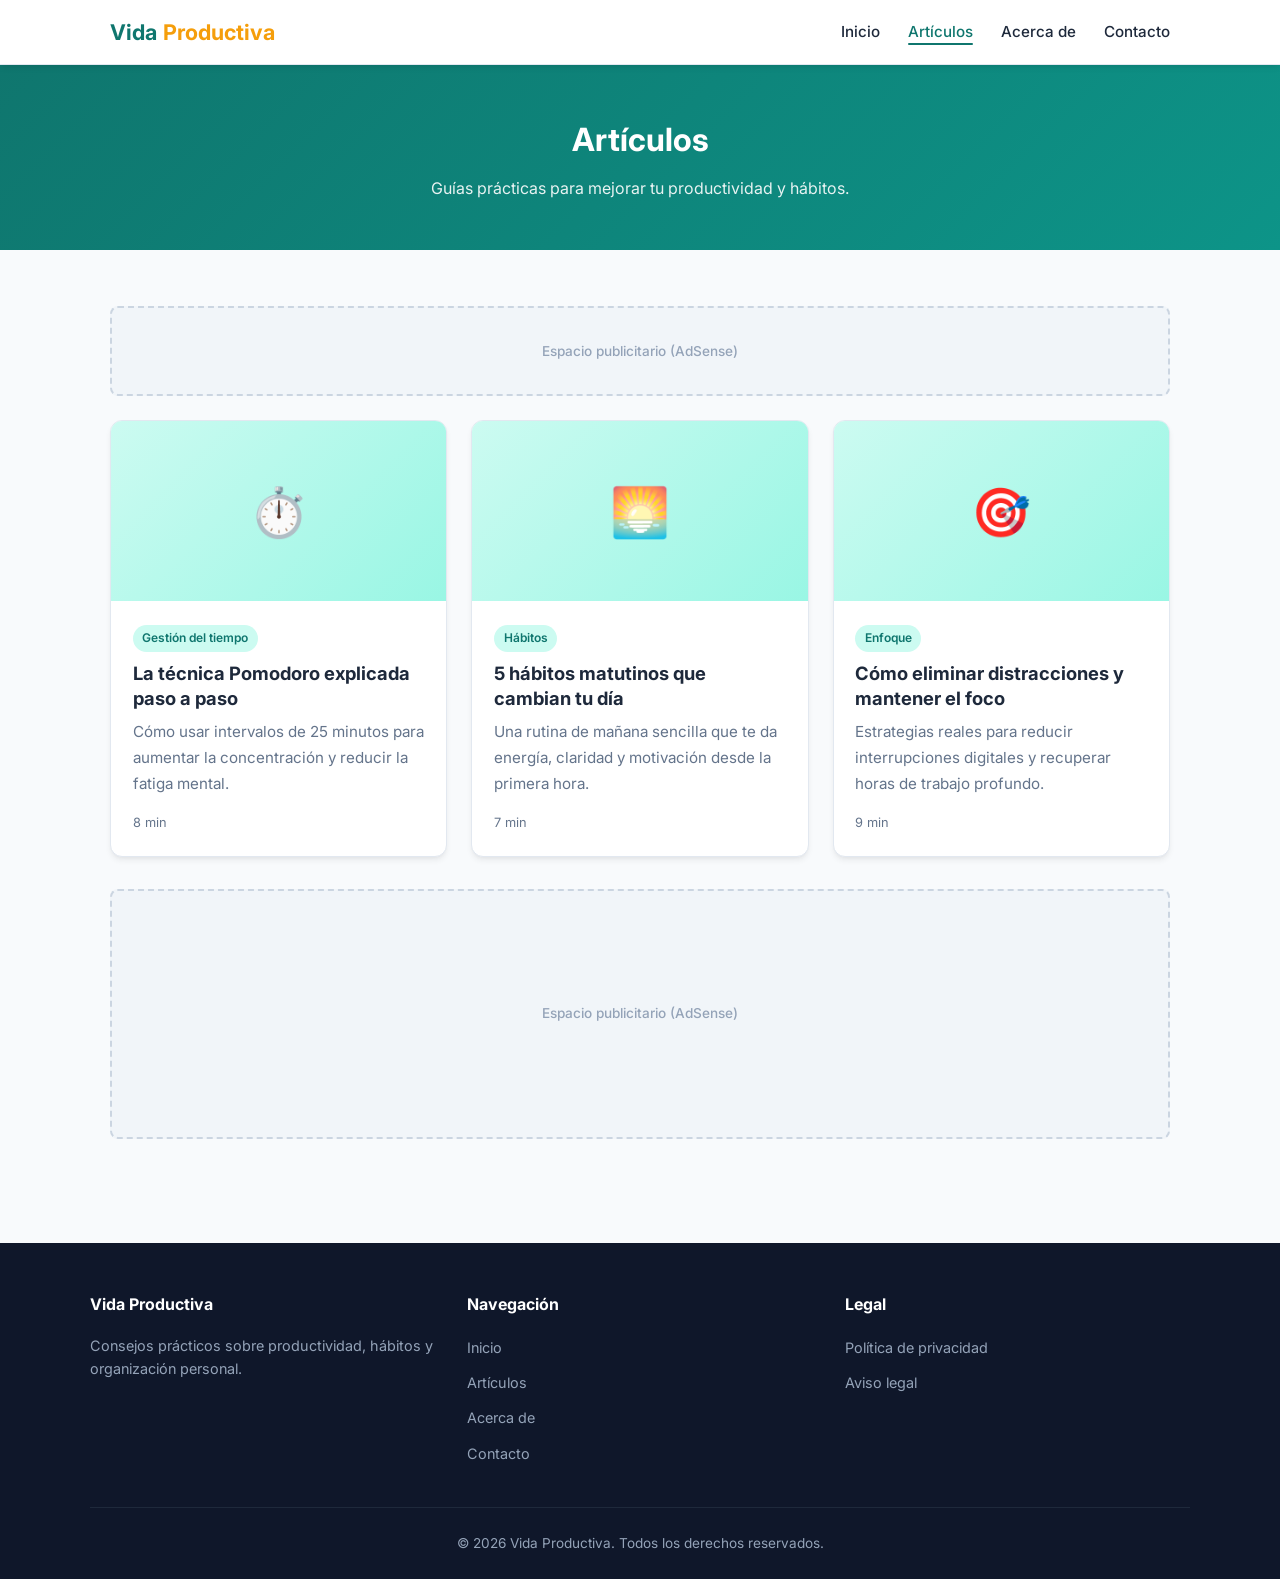
==== articulos.html @ ad989047 "Add files via upload" ====
<!DOCTYPE html>
<html lang="es">
<head>
  <meta charset="UTF-8">
  <meta name="viewport" content="width=device-width, initial-scale=1.0">
  <title>Artículos sobre productividad y hábitos | Vida Productiva</title>
  <meta name="description" content="Lista completa de artículos prácticos sobre productividad, gestión del tiempo, hábitos matutinos, enfoque y organización personal.">
  <meta name="robots" content="index, follow">
  <link rel="canonical" href="https://vidaproductiva.github.io/articulos.html">

  <meta property="og:type" content="website">
  <meta property="og:url" content="https://vidaproductiva.github.io/articulos.html">
  <meta property="og:title" content="Artículos sobre productividad y hábitos | Vida Productiva">
  <meta property="og:description" content="Guías prácticas y actualizadas para mejorar tu productividad y crear mejores hábitos.">
  <meta property="og:locale" content="es_ES">

  <link rel="icon" href="data:image/svg+xml,<svg xmlns='http://www.w3.org/2000/svg' viewBox='0 0 100 100'><text y='.9em' font-size='90'>⚡</text></svg>">
  <link rel="preconnect" href="https://fonts.googleapis.com">
  <link rel="preconnect" href="https://fonts.gstatic.com" crossorigin>
  <link href="https://fonts.googleapis.com/css2?family=Inter:wght@400;500;600;700;800&display=swap" rel="stylesheet">
  <link rel="stylesheet" href="styles.css">
</head>
<body>
  <header class="site-header">
    <div class="nav-container">
      <a href="index.html" class="logo">Vida<span>Productiva</span></a>
      <button class="menu-toggle" aria-label="Abrir menú" aria-expanded="false">
        <svg xmlns="http://www.w3.org/2000/svg" fill="none" viewBox="0 0 24 24" stroke="currentColor" aria-hidden="true">
          <path stroke-linecap="round" stroke-linejoin="round" stroke-width="2" d="M4 6h16M4 12h16M4 18h16"/>
        </svg>
      </button>
      <ul class="nav-links">
        <li><a href="index.html">Inicio</a></li>
        <li><a href="articulos.html" class="active">Artículos</a></li>
        <li><a href="acerca.html">Acerca de</a></li>
        <li><a href="contacto.html">Contacto</a></li>
      </ul>
    </div>
  </header>

  <main>
    <section class="page-header">
      <h1>Artículos</h1>
      <p>Guías prácticas para mejorar tu productividad y hábitos.</p>
    </section>

    <div class="container">
      <div class="ad-slot horizontal" aria-hidden="true">Espacio publicitario (AdSense)</div>

      <div class="cards-grid">
        <article class="card">
          <div class="card-img" aria-hidden="true">⏱️</div>
          <div class="card-body">
            <span class="card-tag">Gestión del tiempo</span>
            <h3><a href="tecnica-pomodoro.html">La técnica Pomodoro explicada paso a paso</a></h3>
            <p>Cómo usar intervalos de 25 minutos para aumentar la concentración y reducir la fatiga mental.</p>
            <div class="card-meta"><span>8 min</span></div>
          </div>
        </article>

        <article class="card">
          <div class="card-img" aria-hidden="true">🌅</div>
          <div class="card-body">
            <span class="card-tag">Hábitos</span>
            <h3><a href="habitos-matutinos.html">5 hábitos matutinos que cambian tu día</a></h3>
            <p>Una rutina de mañana sencilla que te da energía, claridad y motivación desde la primera hora.</p>
            <div class="card-meta"><span>7 min</span></div>
          </div>
        </article>

        <article class="card">
          <div class="card-img" aria-hidden="true">🎯</div>
          <div class="card-body">
            <span class="card-tag">Enfoque</span>
            <h3><a href="eliminar-distracciones.html">Cómo eliminar distracciones y mantener el foco</a></h3>
            <p>Estrategias reales para reducir interrupciones digitales y recuperar horas de trabajo profundo.</p>
            <div class="card-meta"><span>9 min</span></div>
          </div>
        </article>
      </div>

      <div class="ad-slot rectangle" aria-hidden="true" style="margin-top: 2rem;">Espacio publicitario (AdSense)</div>
    </div>
  </main>

  <footer class="site-footer">
    <div class="footer-grid">
      <div class="footer-col">
        <h4>Vida Productiva</h4>
        <p style="font-size: 0.9rem; line-height: 1.6;">Consejos prácticos sobre productividad, hábitos y organización personal.</p>
      </div>
      <div class="footer-col">
        <h4>Navegación</h4>
        <ul>
          <li><a href="index.html">Inicio</a></li>
          <li><a href="articulos.html">Artículos</a></li>
          <li><a href="acerca.html">Acerca de</a></li>
          <li><a href="contacto.html">Contacto</a></li>
        </ul>
      </div>
      <div class="footer-col">
        <h4>Legal</h4>
        <ul>
          <li><a href="politica-privacidad.html">Política de privacidad</a></li>
          <li><a href="aviso-legal.html">Aviso legal</a></li>
        </ul>
      </div>
    </div>
    <div class="footer-bottom">
      <p>&copy; <span id="current-year">2025</span> Vida Productiva. Todos los derechos reservados.</p>
    </div>
  </footer>

  <script src="script.js"></script>
</body>
</html>
---- styles.css ----
/* ============================================
   Vida Productiva - styles.css
   Diseño moderno, limpio y 100% responsive
   ============================================ */

:root {
  --primary: #0f766e;
  --primary-dark: #0d5c56;
  --primary-light: #14b8a6;
  --accent: #f59e0b;
  --bg: #f8fafc;
  --bg-card: #ffffff;
  --text: #1e293b;
  --text-muted: #64748b;
  --border: #e2e8f0;
  --shadow: 0 4px 6px -1px rgba(0, 0, 0, 0.07), 0 2px 4px -2px rgba(0, 0, 0, 0.05);
  --shadow-lg: 0 10px 15px -3px rgba(0, 0, 0, 0.08), 0 4px 6px -4px rgba(0, 0, 0, 0.05);
  --radius: 12px;
  --font: 'Inter', system-ui, -apple-system, BlinkMacSystemFont, 'Segoe UI', Roboto, sans-serif;
  --max-width: 1100px;
}

*, *::before, *::after {
  box-sizing: border-box;
  margin: 0;
  padding: 0;
}

html {
  scroll-behavior: smooth;
  font-size: 16px;
}

body {
  font-family: var(--font);
  background: var(--bg);
  color: var(--text);
  line-height: 1.7;
  min-height: 100vh;
  display: flex;
  flex-direction: column;
}

img {
  max-width: 100%;
  height: auto;
  display: block;
}

a {
  color: var(--primary);
  text-decoration: none;
  transition: color 0.2s ease;
}

a:hover {
  color: var(--primary-dark);
}

/* ---------- Header & Nav ---------- */
.site-header {
  background: var(--bg-card);
  border-bottom: 1px solid var(--border);
  position: sticky;
  top: 0;
  z-index: 100;
  box-shadow: var(--shadow);
}

.nav-container {
  max-width: var(--max-width);
  margin: 0 auto;
  padding: 0.85rem 1.25rem;
  display: flex;
  align-items: center;
  justify-content: space-between;
  gap: 1rem;
}

.logo {
  font-size: 1.35rem;
  font-weight: 700;
  color: var(--primary);
  display: flex;
  align-items: center;
  gap: 0.4rem;
}

.logo span {
  color: var(--accent);
}

.nav-links {
  display: flex;
  gap: 1.75rem;
  list-style: none;
}

.nav-links a {
  color: var(--text);
  font-weight: 500;
  font-size: 0.95rem;
  position: relative;
}

.nav-links a:hover,
.nav-links a.active {
  color: var(--primary);
}

.nav-links a.active::after {
  content: '';
  position: absolute;
  bottom: -4px;
  left: 0;
  width: 100%;
  height: 2px;
  background: var(--primary);
  border-radius: 2px;
}

.menu-toggle {
  display: none;
  background: none;
  border: none;
  cursor: pointer;
  padding: 0.4rem;
  color: var(--text);
}

.menu-toggle svg {
  width: 28px;
  height: 28px;
}

/* ---------- Main ---------- */
main {
  flex: 1;
}

.container {
  max-width: var(--max-width);
  margin: 0 auto;
  padding: 2rem 1.25rem;
}

/* ---------- Hero ---------- */
.hero {
  background: linear-gradient(135deg, #0f766e 0%, #0d9488 50%, #14b8a6 100%);
  color: white;
  padding: 4.5rem 1.25rem;
  text-align: center;
}

.hero-content {
  max-width: 720px;
  margin: 0 auto;
}

.hero h1 {
  font-size: clamp(1.9rem, 5vw, 2.75rem);
  font-weight: 800;
  line-height: 1.2;
  margin-bottom: 1rem;
}

.hero p {
  font-size: 1.15rem;
  opacity: 0.95;
  margin-bottom: 1.75rem;
  max-width: 560px;
  margin-left: auto;
  margin-right: auto;
}

.btn {
  display: inline-block;
  padding: 0.75rem 1.6rem;
  border-radius: 8px;
  font-weight: 600;
  font-size: 1rem;
  transition: all 0.2s ease;
  border: none;
  cursor: pointer;
}

.btn-primary {
  background: var(--accent);
  color: #1e293b;
}

.btn-primary:hover {
  background: #d97706;
  color: #1e293b;
  transform: translateY(-1px);
}

.btn-outline {
  background: transparent;
  border: 2px solid white;
  color: white;
  margin-left: 0.75rem;
}

.btn-outline:hover {
  background: white;
  color: var(--primary);
}

/* ---------- Section titles ---------- */
.section-title {
  font-size: 1.75rem;
  font-weight: 700;
  margin-bottom: 0.5rem;
  color: var(--text);
}

.section-subtitle {
  color: var(--text-muted);
  margin-bottom: 2rem;
  font-size: 1.05rem;
}

/* ---------- Cards grid ---------- */
.cards-grid {
  display: grid;
  grid-template-columns: repeat(auto-fill, minmax(300px, 1fr));
  gap: 1.5rem;
}

.card {
  background: var(--bg-card);
  border-radius: var(--radius);
  box-shadow: var(--shadow);
  overflow: hidden;
  transition: transform 0.2s ease, box-shadow 0.2s ease;
  border: 1px solid var(--border);
}

.card:hover {
  transform: translateY(-4px);
  box-shadow: var(--shadow-lg);
}

.card-img {
  height: 180px;
  background: linear-gradient(135deg, #ccfbf1, #99f6e4);
  display: flex;
  align-items: center;
  justify-content: center;
  font-size: 3rem;
}

.card-body {
  padding: 1.35rem;
}

.card-tag {
  display: inline-block;
  font-size: 0.75rem;
  font-weight: 600;
  color: var(--primary);
  background: #ccfbf1;
  padding: 0.2rem 0.6rem;
  border-radius: 20px;
  margin-bottom: 0.6rem;
}

.card h3 {
  font-size: 1.15rem;
  margin-bottom: 0.5rem;
  line-height: 1.35;
}

.card h3 a {
  color: var(--text);
}

.card h3 a:hover {
  color: var(--primary);
}

.card p {
  color: var(--text-muted);
  font-size: 0.95rem;
  margin-bottom: 1rem;
}

.card-meta {
  font-size: 0.8rem;
  color: var(--text-muted);
  display: flex;
  gap: 1rem;
}

/* ---------- Ad placeholders ---------- */
.ad-slot {
  background: #f1f5f9;
  border: 2px dashed #cbd5e1;
  border-radius: 8px;
  display: flex;
  align-items: center;
  justify-content: center;
  color: #94a3b8;
  font-size: 0.85rem;
  font-weight: 500;
  text-align: center;
  min-height: 90px;
  margin: 1.5rem 0;
}

.ad-slot.horizontal {
  min-height: 90px;
}

.ad-slot.sidebar {
  min-height: 250px;
  margin: 0 0 1.5rem;
}

.ad-slot.rectangle {
  min-height: 250px;
}

/* ---------- Article layout ---------- */
.article-layout {
  display: grid;
  grid-template-columns: 1fr 300px;
  gap: 2.5rem;
  align-items: start;
}

.article-content {
  background: var(--bg-card);
  border-radius: var(--radius);
  padding: 2rem;
  box-shadow: var(--shadow);
  border: 1px solid var(--border);
}

.article-content h1 {
  font-size: 1.9rem;
  line-height: 1.3;
  margin-bottom: 0.75rem;
}

.article-meta {
  color: var(--text-muted);
  font-size: 0.9rem;
  margin-bottom: 1.5rem;
  display: flex;
  flex-wrap: wrap;
  gap: 1rem;
}

.article-content h2 {
  font-size: 1.4rem;
  margin: 2rem 0 0.75rem;
  color: var(--primary-dark);
}

.article-content h3 {
  font-size: 1.15rem;
  margin: 1.5rem 0 0.5rem;
}

.article-content p {
  margin-bottom: 1.1rem;
}

.article-content ul,
.article-content ol {
  margin: 0 0 1.25rem 1.4rem;
}

.article-content li {
  margin-bottom: 0.45rem;
}

.article-content blockquote {
  border-left: 4px solid var(--primary);
  padding: 0.75rem 1.25rem;
  margin: 1.5rem 0;
  background: #f0fdfa;
  border-radius: 0 8px 8px 0;
  font-style: italic;
  color: var(--text-muted);
}

.sidebar {
  position: sticky;
  top: 90px;
}

.sidebar-box {
  background: var(--bg-card);
  border-radius: var(--radius);
  padding: 1.25rem;
  box-shadow: var(--shadow);
  border: 1px solid var(--border);
  margin-bottom: 1.5rem;
}

.sidebar-box h3 {
  font-size: 1rem;
  margin-bottom: 0.85rem;
  color: var(--text);
}

.sidebar-box ul {
  list-style: none;
}

.sidebar-box li {
  margin-bottom: 0.6rem;
  font-size: 0.9rem;
}

.sidebar-box a {
  color: var(--text);
}

.sidebar-box a:hover {
  color: var(--primary);
}

/* ---------- About / Contact pages ---------- */
.page-header {
  background: linear-gradient(135deg, #0f766e, #0d9488);
  color: white;
  padding: 3rem 1.25rem;
  text-align: center;
}

.page-header h1 {
  font-size: 2rem;
  margin-bottom: 0.5rem;
}

.page-header p {
  opacity: 0.9;
  max-width: 560px;
  margin: 0 auto;
}

.content-box {
  background: var(--bg-card);
  border-radius: var(--radius);
  padding: 2rem;
  box-shadow: var(--shadow);
  border: 1px solid var(--border);
  max-width: 800px;
  margin: 0 auto;
}

.content-box h2 {
  font-size: 1.35rem;
  margin: 1.75rem 0 0.75rem;
  color: var(--primary-dark);
}

.content-box h2:first-child {
  margin-top: 0;
}

.content-box p,
.content-box ul {
  margin-bottom: 1rem;
}

.content-box ul {
  margin-left: 1.3rem;
}

/* ---------- Contact form ---------- */
.form-group {
  margin-bottom: 1.25rem;
}

.form-group label {
  display: block;
  font-weight: 500;
  margin-bottom: 0.35rem;
  font-size: 0.95rem;
}

.form-group input,
.form-group textarea {
  width: 100%;
  padding: 0.7rem 0.9rem;
  border: 1px solid var(--border);
  border-radius: 8px;
  font-family: inherit;
  font-size: 1rem;
  transition: border-color 0.2s;
}

.form-group input:focus,
.form-group textarea:focus {
  outline: none;
  border-color: var(--primary);
  box-shadow: 0 0 0 3px rgba(15, 118, 110, 0.15);
}

.form-group textarea {
  min-height: 140px;
  resize: vertical;
}

/* ---------- Footer ---------- */
.site-footer {
  background: #0f172a;
  color: #94a3b8;
  padding: 3rem 1.25rem 1.5rem;
  margin-top: 3rem;
}

.footer-grid {
  max-width: var(--max-width);
  margin: 0 auto;
  display: grid;
  grid-template-columns: repeat(auto-fit, minmax(200px, 1fr));
  gap: 2rem;
  margin-bottom: 2rem;
}

.footer-col h4 {
  color: white;
  font-size: 1rem;
  margin-bottom: 1rem;
}

.footer-col ul {
  list-style: none;
}

.footer-col li {
  margin-bottom: 0.5rem;
}

.footer-col a {
  color: #94a3b8;
  font-size: 0.9rem;
}

.footer-col a:hover {
  color: var(--primary-light);
}

.footer-bottom {
  max-width: var(--max-width);
  margin: 0 auto;
  padding-top: 1.5rem;
  border-top: 1px solid #1e293b;
  text-align: center;
  font-size: 0.85rem;
}

/* ---------- Breadcrumb ---------- */
.breadcrumb {
  font-size: 0.85rem;
  color: var(--text-muted);
  margin-bottom: 1.25rem;
}

.breadcrumb a {
  color: var(--text-muted);
}

.breadcrumb a:hover {
  color: var(--primary);
}

.breadcrumb span {
  margin: 0 0.4rem;
}

/* ---------- Responsive ---------- */
@media (max-width: 860px) {
  .article-layout {
    grid-template-columns: 1fr;
  }

  .sidebar {
    position: static;
  }

  .btn-outline {
    margin-left: 0;
    margin-top: 0.75rem;
  }
}

@media (max-width: 720px) {
  .menu-toggle {
    display: block;
  }

  .nav-links {
    display: none;
    position: absolute;
    top: 100%;
    left: 0;
    right: 0;
    background: var(--bg-card);
    flex-direction: column;
    padding: 1rem 1.25rem;
    border-bottom: 1px solid var(--border);
    box-shadow: var(--shadow);
    gap: 0;
  }

  .nav-links.open {
    display: flex;
  }

  .nav-links li {
    border-bottom: 1px solid var(--border);
  }

  .nav-links a {
    display: block;
    padding: 0.85rem 0;
  }

  .nav-links a.active::after {
    display: none;
  }

  .hero {
    padding: 3rem 1.25rem;
  }

  .article-content {
    padding: 1.35rem;
  }

  .article-content h1 {
    font-size: 1.5rem;
  }
}

/* ---------- Utility ---------- */
.text-center {
  text-align: center;
}

.mt-2 {
  margin-top: 2rem;
}

.mb-2 {
  margin-bottom: 2rem;
}

.sr-only {
  position: absolute;
  width: 1px;
  height: 1px;
  padding: 0;
  margin: -1px;
  overflow: hidden;
  clip: rect(0, 0, 0, 0);
  border: 0;
}
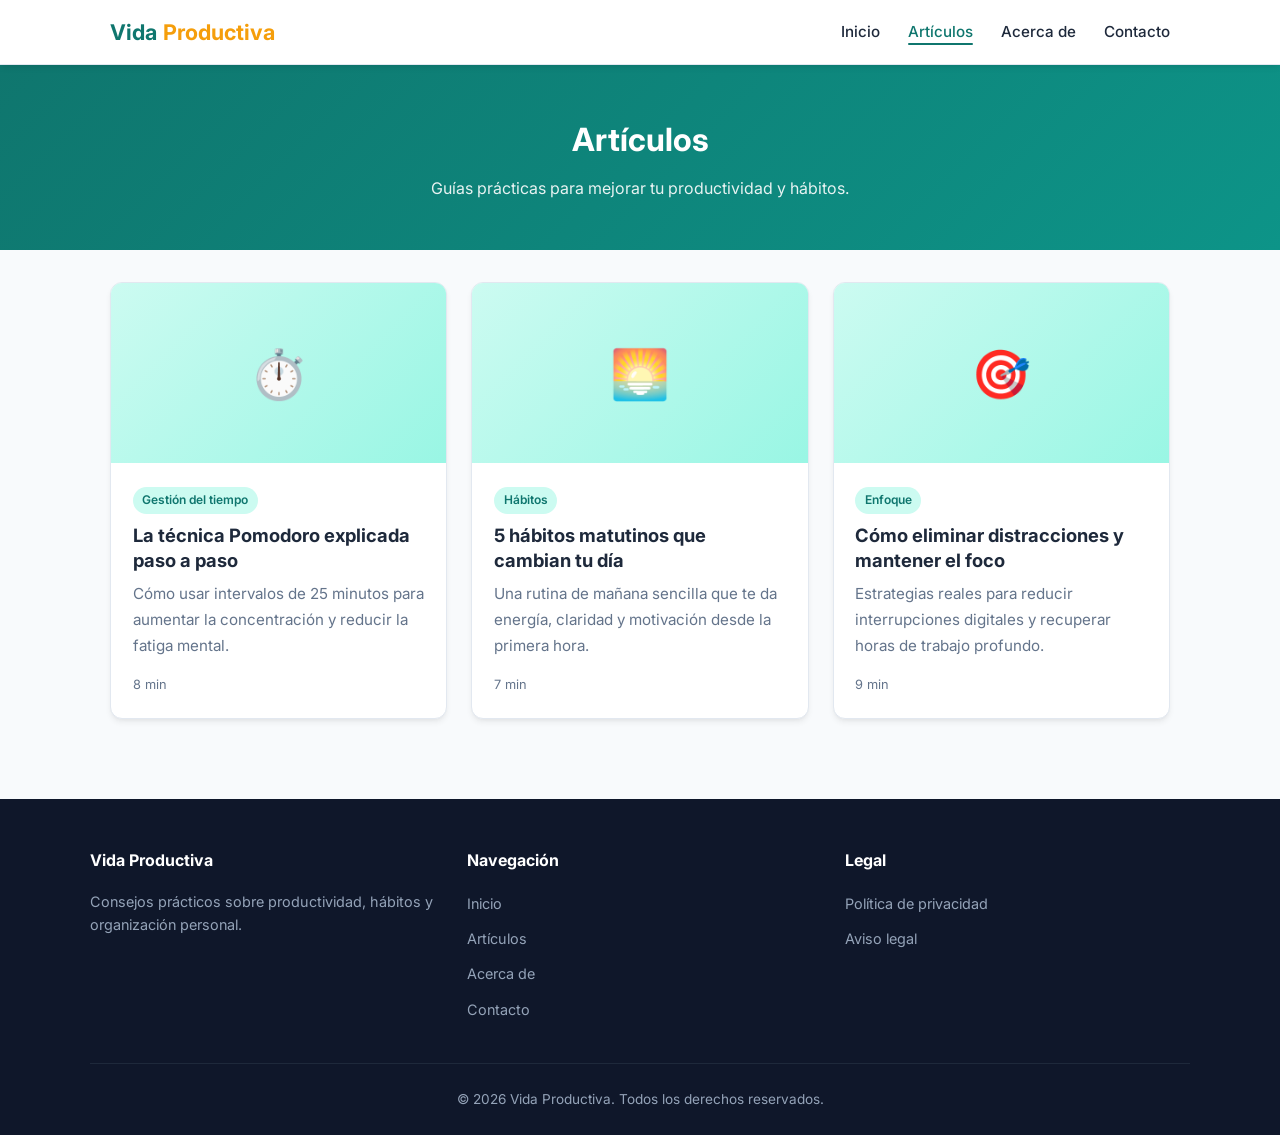
==== commit 3f9e03b6: "Add files via upload" ====
--- a/articulos.html
+++ b/articulos.html
@@ -45,7 +45,6 @@
     </section>
 
     <div class="container">
-      <div class="ad-slot horizontal" aria-hidden="true">Espacio publicitario (AdSense)</div>
 
       <div class="cards-grid">
         <article class="card">
@@ -79,7 +78,7 @@
         </article>
       </div>
 
-      <div class="ad-slot rectangle" aria-hidden="true" style="margin-top: 2rem;">Espacio publicitario (AdSense)</div>
+      
     </div>
   </main>
 
